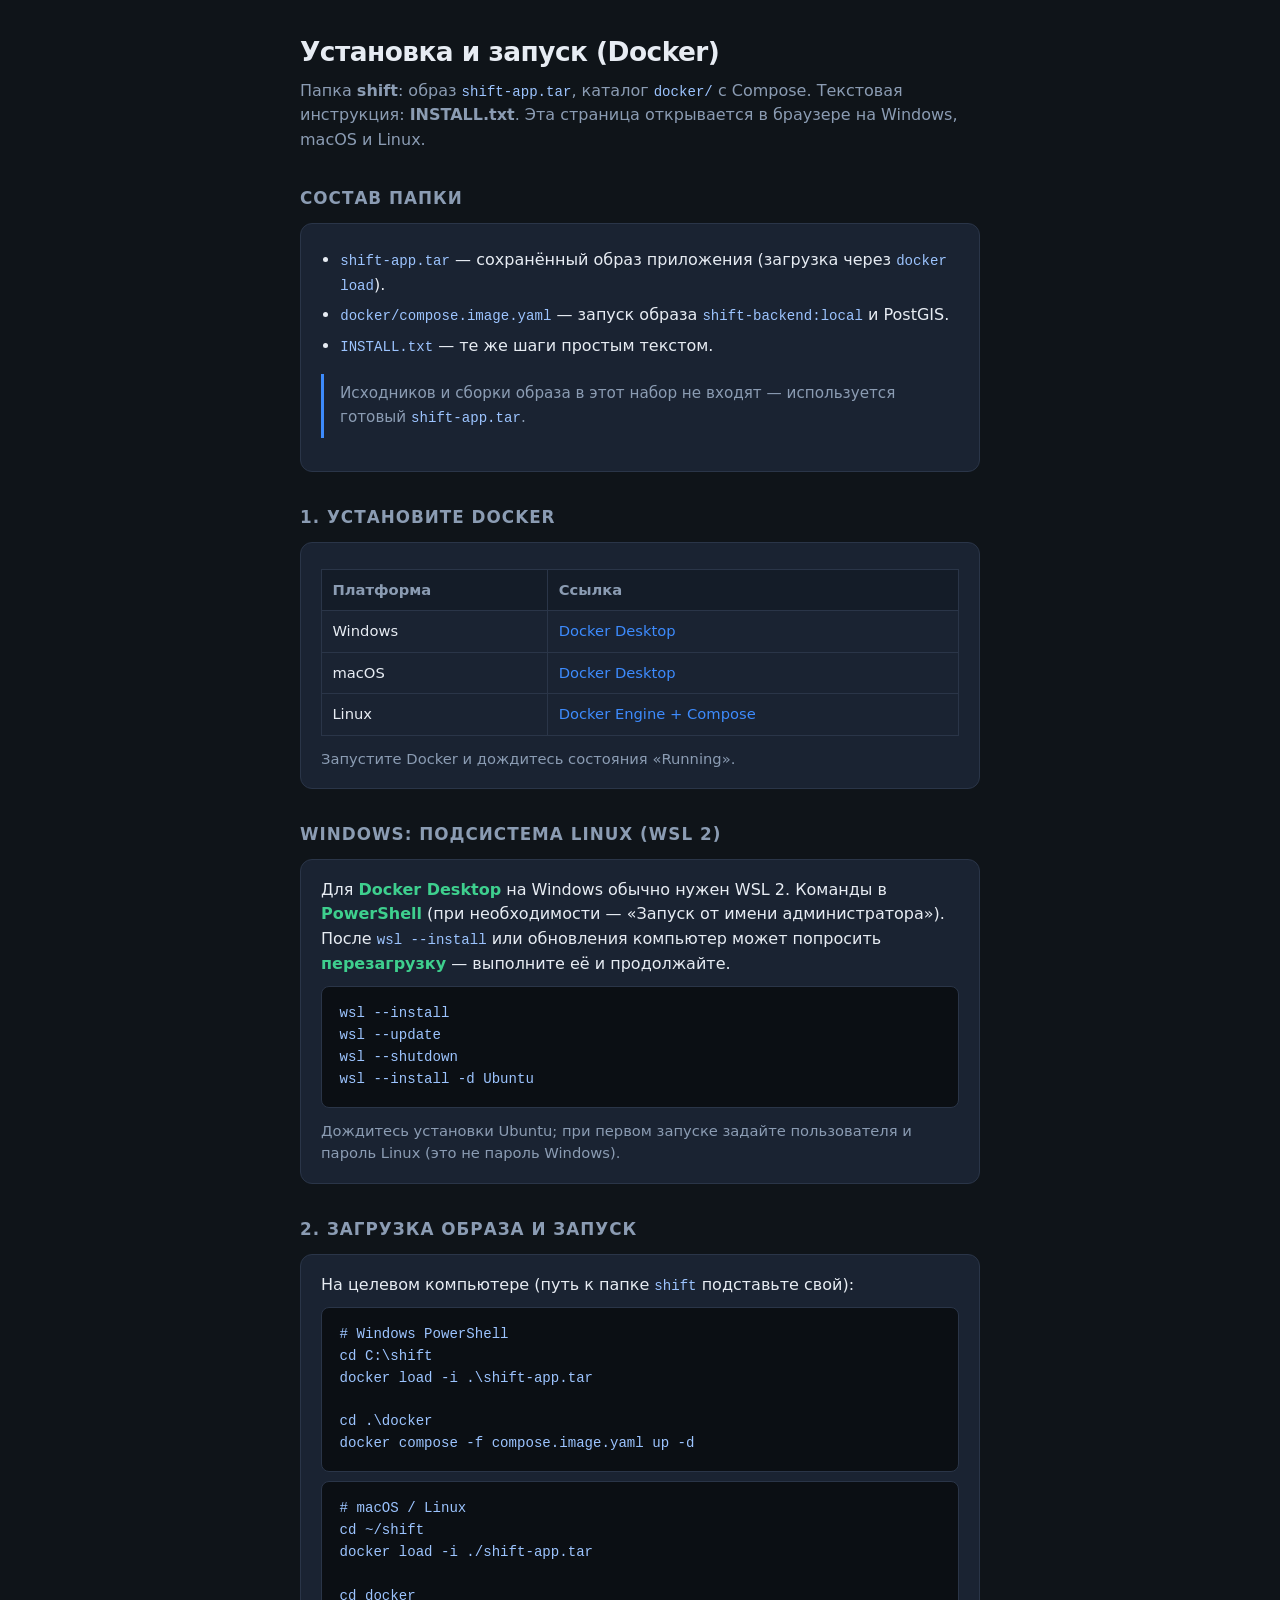
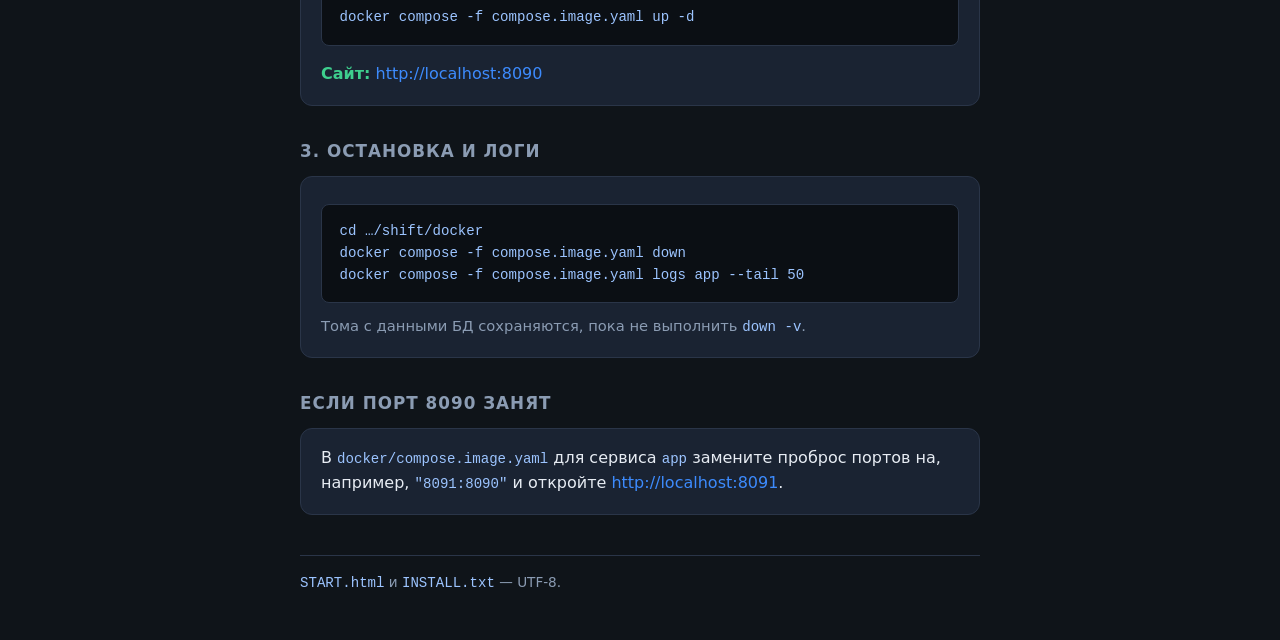
==== shift/START.html @ 725bd3c1 "init commit" ====
<!DOCTYPE html>
<html lang="ru">
<head>
  <meta charset="UTF-8" />
  <meta name="viewport" content="width=device-width, initial-scale=1" />
  <title>Shift-backend — установка (Docker)</title>
  <style>
    :root {
      --bg: #0f1419;
      --card: #1a2332;
      --text: #e7ecf3;
      --muted: #8b9cb3;
      --accent: #3d8bfd;
      --border: #2a3548;
      --ok: #3ecf8e;
    }
    * { box-sizing: border-box; }
    body {
      margin: 0;
      min-height: 100vh;
      font-family: "Segoe UI", system-ui, -apple-system, sans-serif;
      background: var(--bg);
      color: var(--text);
      line-height: 1.55;
      font-size: 16px;
    }
    .wrap { max-width: 720px; margin: 0 auto; padding: 2rem 1.25rem 3rem; }
    h1 {
      font-size: 1.65rem;
      font-weight: 650;
      margin: 0 0 0.35rem;
      letter-spacing: -0.02em;
    }
    .lead { color: var(--muted); margin: 0 0 1.75rem; font-size: 1rem; }
    h2 {
      font-size: 1.05rem;
      text-transform: uppercase;
      letter-spacing: 0.06em;
      color: var(--muted);
      margin: 2rem 0 0.75rem;
      font-weight: 600;
    }
    .card {
      background: var(--card);
      border: 1px solid var(--border);
      border-radius: 12px;
      padding: 1.1rem 1.25rem;
      margin: 0.75rem 0;
    }
    .card strong { color: var(--ok); font-weight: 600; }
    pre, code {
      font-family: ui-monospace, "Cascadia Code", "Consolas", monospace;
      font-size: 0.88rem;
    }
    pre {
      margin: 0.6rem 0 0;
      padding: 1rem 1.1rem;
      background: #0b0f14;
      border-radius: 8px;
      overflow-x: auto;
      border: 1px solid var(--border);
      white-space: pre-wrap;
      word-break: break-word;
    }
    code { color: #9cc4ff; }
    ul { margin: 0.4rem 0 0; padding-left: 1.2rem; }
    li { margin: 0.35rem 0; }
    table {
      width: 100%;
      border-collapse: collapse;
      font-size: 0.92rem;
      margin-top: 0.5rem;
    }
    th, td {
      border: 1px solid var(--border);
      padding: 0.55rem 0.65rem;
      text-align: left;
    }
    th { background: #141c28; color: var(--muted); font-weight: 600; }
    a { color: var(--accent); text-decoration: none; }
    a:hover { text-decoration: underline; }
    .note {
      border-left: 3px solid var(--accent);
      padding: 0.5rem 0 0.5rem 1rem;
      margin: 1rem 0;
      color: var(--muted);
      font-size: 0.95rem;
    }
    footer {
      margin-top: 2.5rem;
      padding-top: 1rem;
      border-top: 1px solid var(--border);
      color: var(--muted);
      font-size: 0.85rem;
    }
  </style>
</head>
<body>
  <div class="wrap">
    <h1>Установка и запуск (Docker)</h1>
    <p class="lead">Папка <strong>shift</strong>: образ <code>shift-app.tar</code>, каталог <code>docker/</code> с Compose. Текстовая инструкция: <strong>INSTALL.txt</strong>. Эта страница открывается в браузере на Windows, macOS и Linux.</p>

    <h2>Состав папки</h2>
    <div class="card">
      <ul>
        <li><code>shift-app.tar</code> — сохранённый образ приложения (загрузка через <code>docker load</code>).</li>
        <li><code>docker/compose.image.yaml</code> — запуск образа <code>shift-backend:local</code> и PostGIS.</li>
        <li><code>INSTALL.txt</code> — те же шаги простым текстом.</li>
      </ul>
      <p class="note">Исходников и сборки образа в этот набор не входят — используется готовый <code>shift-app.tar</code>.</p>
    </div>

    <h2>1. Установите Docker</h2>
    <div class="card">
      <table>
        <thead>
          <tr><th>Платформа</th><th>Ссылка</th></tr>
        </thead>
        <tbody>
          <tr><td>Windows</td><td><a href="https://docs.docker.com/desktop/setup/install/windows-install/">Docker Desktop</a></td></tr>
          <tr><td>macOS</td><td><a href="https://docs.docker.com/desktop/setup/install/mac-install/">Docker Desktop</a></td></tr>
          <tr><td>Linux</td><td><a href="https://docs.docker.com/engine/install/">Docker Engine + Compose</a></td></tr>
        </tbody>
      </table>
      <p style="margin:0.75rem 0 0; color:var(--muted); font-size:0.92rem;">Запустите Docker и дождитесь состояния «Running».</p>
    </div>

    <h2>Windows: подсистема Linux (WSL&nbsp;2)</h2>
    <div class="card">
      <p style="margin:0 0 0.5rem;">Для <strong>Docker Desktop</strong> на Windows обычно нужен WSL&nbsp;2. Команды в <strong>PowerShell</strong> (при необходимости — «Запуск от имени администратора»). После <code>wsl --install</code> или обновления компьютер может попросить <strong>перезагрузку</strong> — выполните её и продолжайте.</p>
      <pre><code>wsl --install
wsl --update
wsl --shutdown
wsl --install -d Ubuntu</code></pre>
      <p style="margin:0.75rem 0 0; color:var(--muted); font-size:0.92rem;">Дождитесь установки Ubuntu; при первом запуске задайте пользователя и пароль Linux (это не пароль Windows).</p>
    </div>

    <h2>2. Загрузка образа и запуск</h2>
    <div class="card">
      <p style="margin:0 0 0.5rem;">На целевом компьютере (путь к папке <code>shift</code> подставьте свой):</p>
      <pre><code># Windows PowerShell
cd C:\shift
docker load -i .\shift-app.tar

cd .\docker
docker compose -f compose.image.yaml up -d</code></pre>
      <pre><code># macOS / Linux
cd ~/shift
docker load -i ./shift-app.tar

cd docker
docker compose -f compose.image.yaml up -d</code></pre>
      <p style="margin:1rem 0 0;"><strong>Сайт:</strong> <a href="http://localhost:8090">http://localhost:8090</a></p>
    </div>

    <h2>3. Остановка и логи</h2>
    <div class="card">
      <pre><code>cd …/shift/docker
docker compose -f compose.image.yaml down
docker compose -f compose.image.yaml logs app --tail 50</code></pre>
      <p style="margin:0.75rem 0 0; color:var(--muted); font-size:0.92rem;">Тома с данными БД сохраняются, пока не выполнить <code>down -v</code>.</p>
    </div>

    <h2>Если порт 8090 занят</h2>
    <div class="card">
      <p style="margin:0;">В <code>docker/compose.image.yaml</code> для сервиса <code>app</code> замените проброс портов на, например, <code>"8091:8090"</code> и откройте <a href="http://localhost:8091">http://localhost:8091</a>.</p>
    </div>

    <footer>
      <code>START.html</code> и <code>INSTALL.txt</code> — UTF-8.
    </footer>
  </div>
</body>
</html>
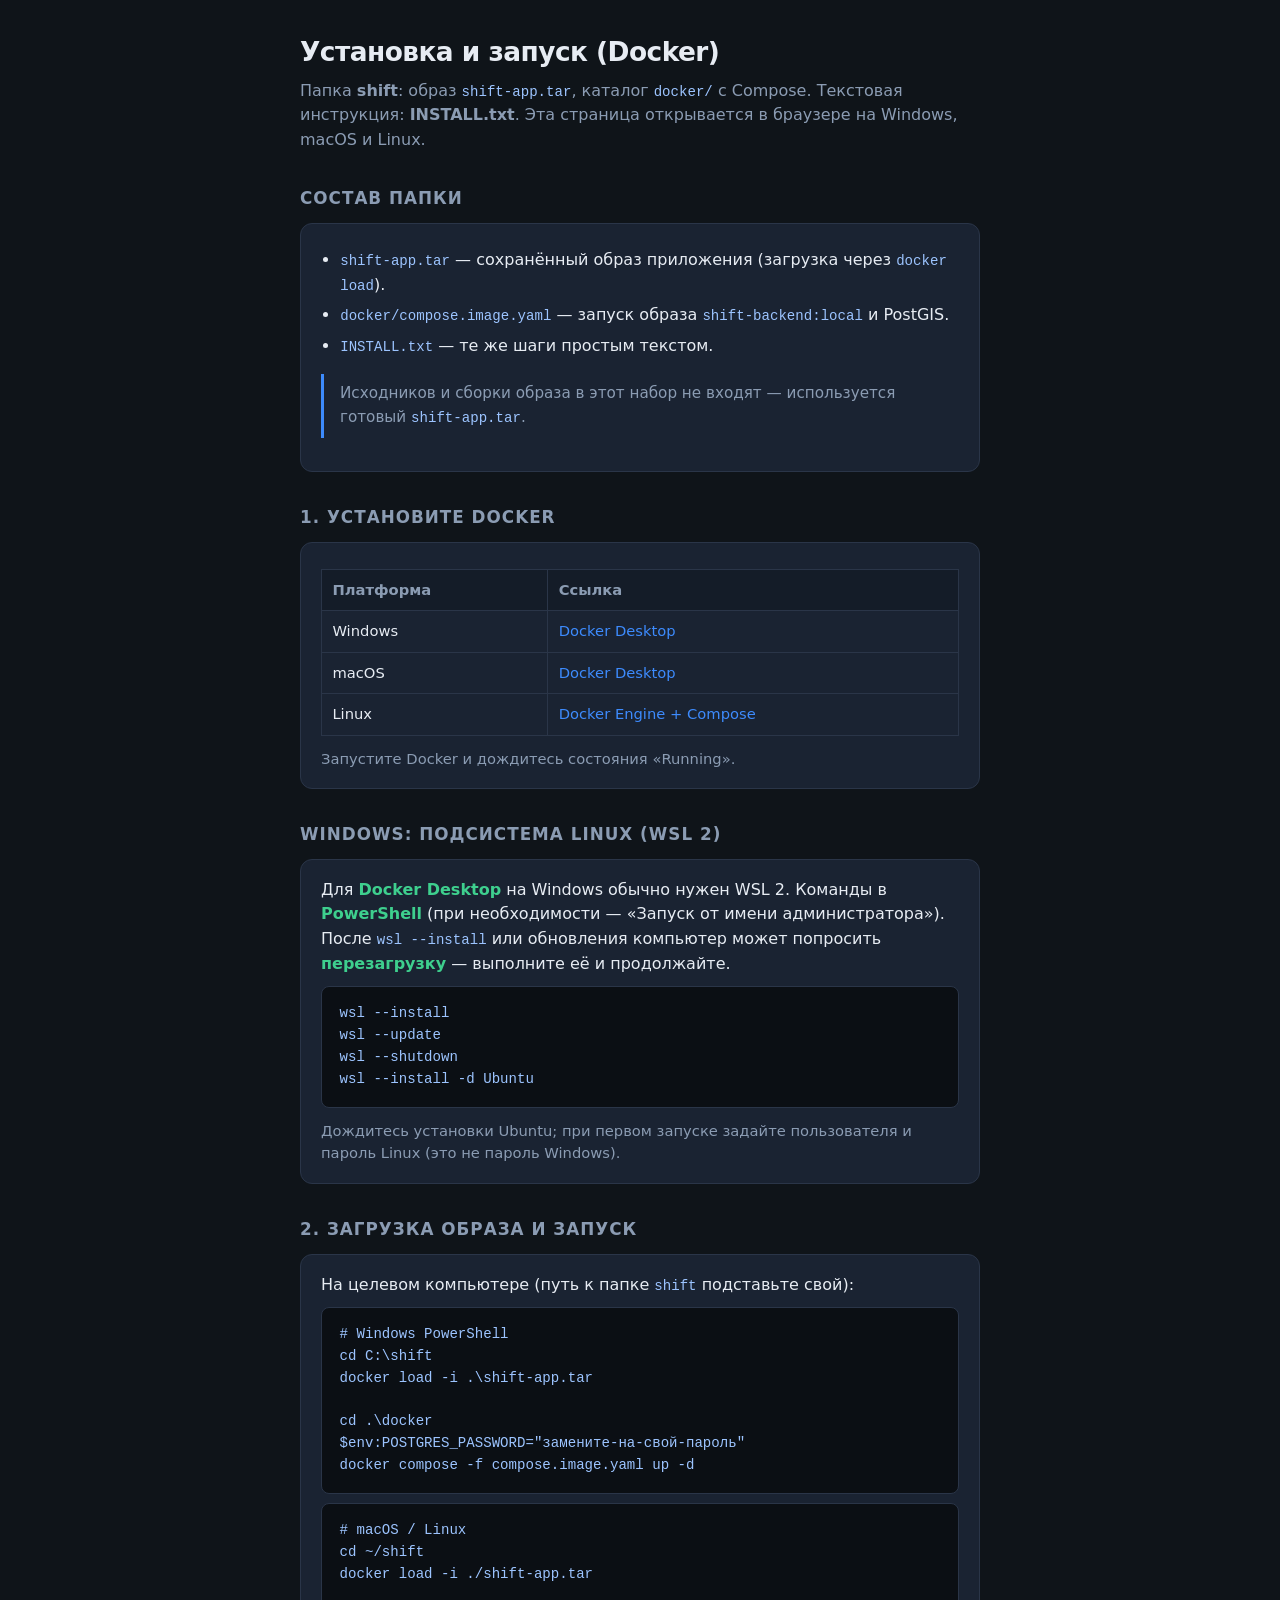
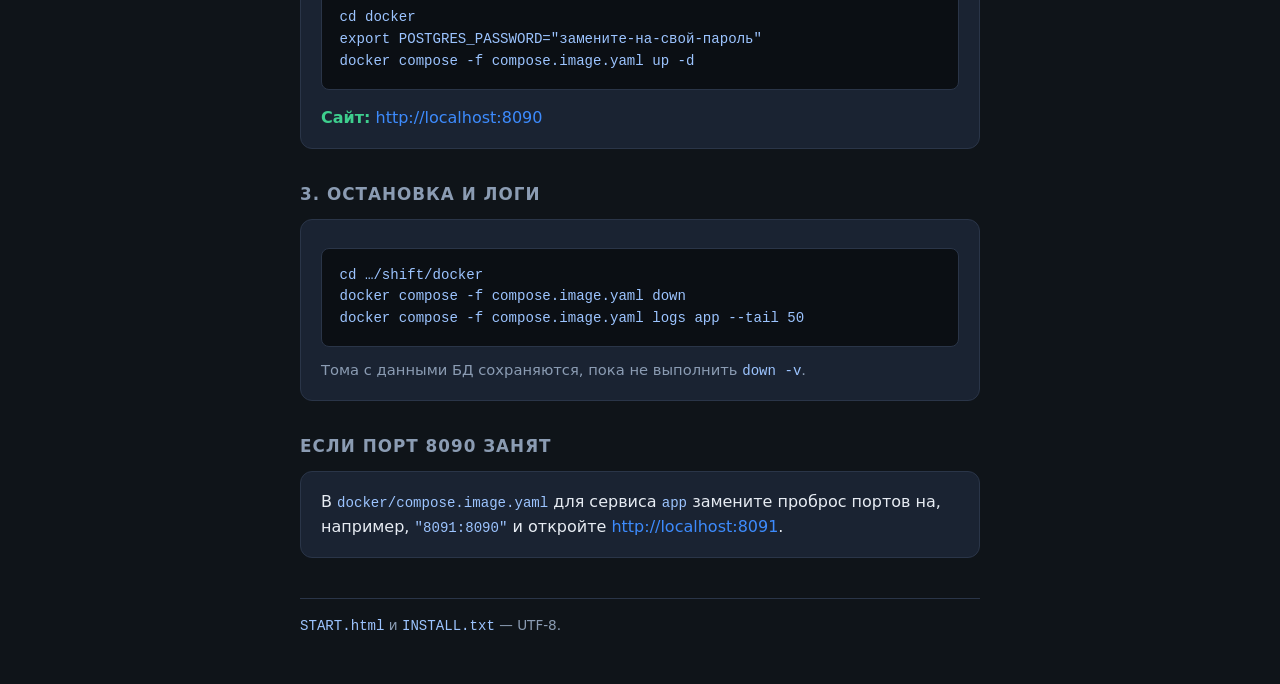
==== commit 8933ce08: "Sync project: long booking, support, admin panel, Docker layout, tests Co-authored-by: Cursor <curso" ====
--- a/shift/START.html
+++ b/shift/START.html
@@ -143,12 +143,14 @@
 docker load -i .\shift-app.tar
 
 cd .\docker
+$env:POSTGRES_PASSWORD="замените-на-свой-пароль"
 docker compose -f compose.image.yaml up -d</code></pre>
       <pre><code># macOS / Linux
 cd ~/shift
 docker load -i ./shift-app.tar
 
 cd docker
+export POSTGRES_PASSWORD="замените-на-свой-пароль"
 docker compose -f compose.image.yaml up -d</code></pre>
       <p style="margin:1rem 0 0;"><strong>Сайт:</strong> <a href="http://localhost:8090">http://localhost:8090</a></p>
     </div>
